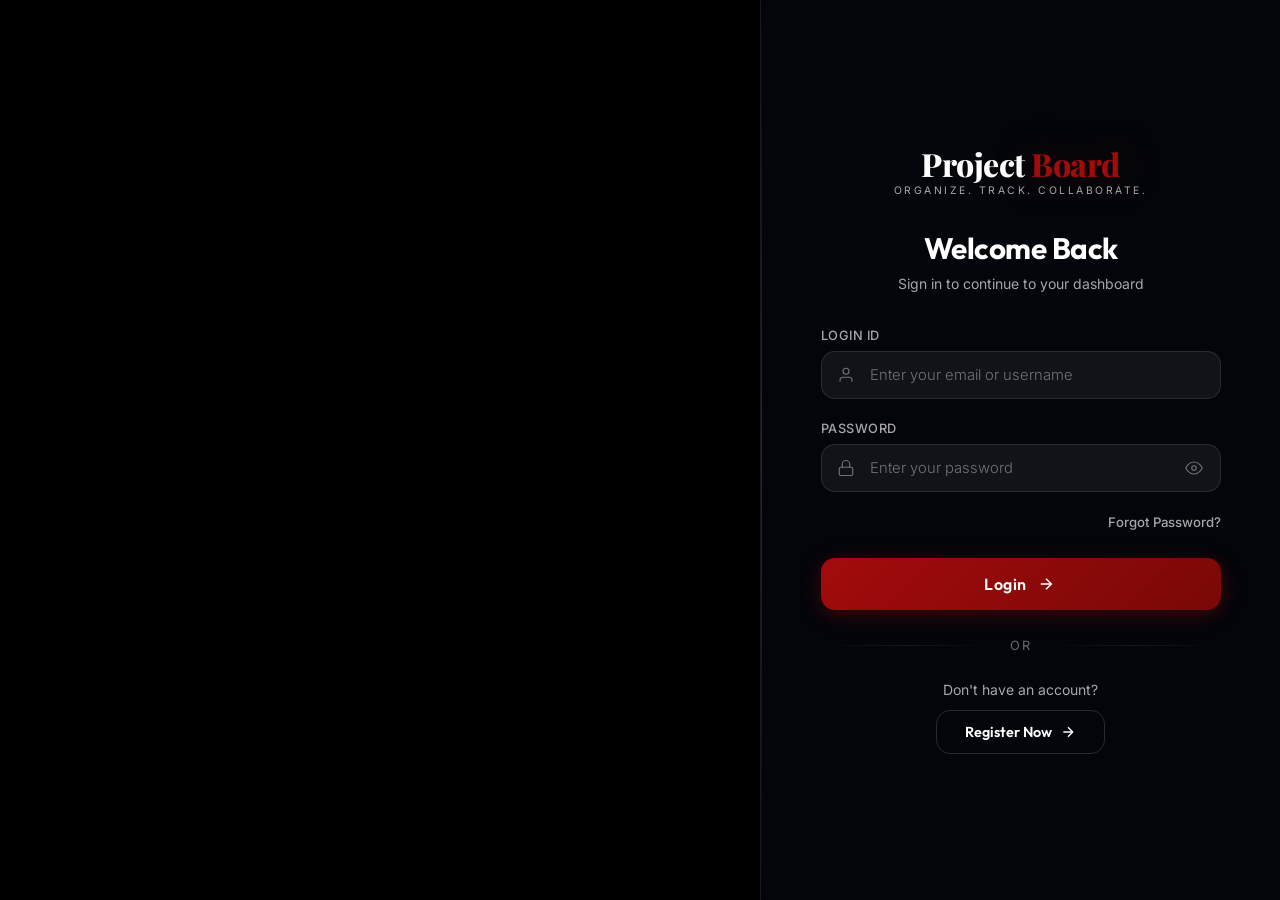
==== pages/login.html @ 273e7148 "Signup/Login Page UI" ====
<!DOCTYPE html>
<html lang="en">

<head>
    <meta charset="UTF-8">
    <meta name="viewport" content="width=device-width, initial-scale=1.0">
    <meta name="description"
        content="Project Board - Login to your project management dashboard. Organize, track, and collaborate on your projects seamlessly.">
    <title>Project Board — Login</title>
    <link rel="icon" href="../logo.png" type="image/png">
    <link
        href="https://fonts.googleapis.com/css2?family=Inter:wght@300;400;500;600;700;800&family=Outfit:wght@300;400;500;600;700;800&family=Playfair+Display:ital,wght@0,400;0,500;0,600;0,700;0,800;0,900;1,400;1,500;1,600;1,700&display=swap"
        rel="stylesheet">
    <link rel="stylesheet" href="style.css">
</head>

<body>

    <!-- 3D Animated Background -->
    <div class="bg-scene" id="bgScene">
        <div class="bg-layer bg-layer--deep">
            <video id="bg-video-1" class="bg-video" autoplay loop muted playsinline draggable="false">
                <source src="background video.mp4" type="video/mp4">
            </video>
            <video id="bg-video-2" class="bg-video" loop muted playsinline draggable="false" style="opacity: 0;">
                <source src="background video.mp4" type="video/mp4">
            </video>
        </div>
        <div class="bg-layer bg-layer--mid">
            <div class="texture-overlay"></div>
        </div>
        <div class="bg-layer bg-layer--front">
            <div class="particle-field" id="particleField"></div>
        </div>
        <!-- Dark gradient overlay for readability -->
        <div class="bg-gradient-overlay"></div>
    </div>

    <!-- Main Container -->
    <div class="login-container">

        <!-- Left Side — Spacer (transparent to show background video) -->
        <div class="branding-side"></div>

        <!-- Right Side — Login Form Panel (Full Height, Blurred Glass) -->
        <div class="form-side">
            <div class="form-side-content">
                <!-- Branding Header inside the right panel -->
                <div class="branding-content">

                    <div class="brand-text-group">
                        <h1 class="brand-title">
                            <span class="brand-word brand-word--project">Project </span>
                            <span class="brand-word brand-word--board">Board</span>
                        </h1>
                        <p class="brand-tagline">Organize. Track. Collaborate.</p>
                    </div>
                </div>

                <!-- Form Header -->
                <div class="form-header">
                    <h2 class="form-title">Welcome Back</h2>
                    <p class="form-subtitle">Sign in to continue to your dashboard</p>
                </div>

                <form class="login-form" id="loginForm" autocomplete="off">
                    <!-- Login ID Field -->
                    <div class="input-group" id="emailGroup">
                        <label for="loginId" class="input-label">Login ID</label>
                        <div class="input-wrapper">
                            <svg class="input-icon" viewBox="0 0 24 24" fill="none" stroke="currentColor"
                                stroke-width="1.5">
                                <path d="M20 21v-2a4 4 0 0 0-4-4H8a4 4 0 0 0-4 4v2" />
                                <circle cx="12" cy="7" r="4" />
                            </svg>
                            <input type="text" id="loginId" name="loginId"
                                placeholder="Enter your email or username" required>
                            <div class="input-focus-border"></div>
                        </div>
                    </div>

                    <!-- Password Field -->
                    <div class="input-group" id="passwordGroup">
                        <label for="password" class="input-label">Password</label>
                        <div class="input-wrapper">
                            <svg class="input-icon" viewBox="0 0 24 24" fill="none" stroke="currentColor"
                                stroke-width="1.5">
                                <rect x="3" y="11" width="18" height="11" rx="2" ry="2" />
                                <path d="M7 11V7a5 5 0 0 1 10 0v4" />
                            </svg>
                            <input type="password" id="password" name="password" placeholder="Enter your password"
                                required>
                            <button type="button" class="password-toggle" id="passwordToggle"
                                aria-label="Toggle password visibility">
                                <!-- Eye open icon -->
                                <svg class="eye-icon eye-open" viewBox="0 0 24 24" fill="none" stroke="currentColor"
                                    stroke-width="1.5">
                                    <path d="M1 12s4-8 11-8 11 8 11 8-4 8-11 8-11-8-11-8z" />
                                    <circle cx="12" cy="12" r="3" />
                                </svg>
                                <!-- Eye closed icon -->
                                <svg class="eye-icon eye-closed" viewBox="0 0 24 24" fill="none"
                                    stroke="currentColor" stroke-width="1.5" style="display:none;">
                                    <path
                                        d="M17.94 17.94A10.07 10.07 0 0 1 12 20c-7 0-11-8-11-8a18.45 18.45 0 0 1 5.06-5.94M9.9 4.24A9.12 9.12 0 0 1 12 4c7 0 11 8 11 8a18.5 18.5 0 0 1-2.16 3.19m-6.72-1.07a3 3 0 1 1-4.24-4.24" />
                                    <line x1="1" y1="1" x2="23" y2="23" />
                                </svg>
                            </button>
                            <div class="input-focus-border"></div>
                        </div>
                    </div>

                    <!-- Forgot Password -->
                    <div class="form-options">
                        <a href="#" class="forgot-link" id="forgotPassword">Forgot Password?</a>
                    </div>

                    <!-- Login Button -->
                    <button type="submit" class="login-btn" id="loginBtn">
                        <span class="btn-text">Login</span>
                        <span class="btn-loader" id="btnLoader">
                            <svg viewBox="0 0 24 24" fill="none" stroke="currentColor" stroke-width="2">
                                <circle cx="12" cy="12" r="10" stroke-dasharray="31.4" stroke-dashoffset="10" />
                            </svg>
                        </span>
                        <span class="btn-arrow">
                            <svg viewBox="0 0 24 24" fill="none" stroke="currentColor" stroke-width="2">
                                <line x1="5" y1="12" x2="19" y2="12" />
                                <polyline points="12 5 19 12 12 19" />
                            </svg>
                        </span>
                        <div class="btn-ripple"></div>
                    </button>
                </form>

                <!-- Divider -->
                <div class="divider">
                    <span class="divider-line"></span>
                    <span class="divider-text">or</span>
                    <span class="divider-line"></span>
                </div>

                <!-- Sign Up / Register -->
                <div class="form-footer">
                    <p class="footer-text">Don't have an account?</p>
                    <a href="signup.html" class="register-btn" id="registerBtn">
                        <span>Register Now</span>
                        <svg viewBox="0 0 24 24" fill="none" stroke="currentColor" stroke-width="2" width="16"
                            height="16">
                            <line x1="5" y1="12" x2="19" y2="12" />
                            <polyline points="12 5 19 12 12 19" />
                        </svg>
                    </a>
                </div>
            </div>
        </div>
    </div>
    </div>

    <script src="script.js"></script>
</body>

</html>
---- pages/style.css ----
/* ============================================
   PROJECT BOARD — LOGIN PAGE STYLES
   Color Palette: #000000, #FFFFFF, #A30B0B
   ============================================ */

/* --- CSS Custom Properties --- */
:root {
    --black: #000000;
    --white: #FFFFFF;
    --red-primary: #A30B0B;
    --red-light: #D41414;
    --red-dark: #7A0808;
    --red-glow: rgba(163, 11, 11, 0.5);
    --red-subtle: rgba(163, 11, 11, 0.15);

    --glass-bg: rgba(0, 0, 0, 0.45);
    --glass-border: rgba(255, 255, 255, 0.08);
    --glass-highlight: rgba(255, 255, 255, 0.05);

    --text-primary: #FFFFFF;
    --text-secondary: rgba(255, 255, 255, 0.65);
    --text-muted: rgba(255, 255, 255, 0.4);

    --input-bg: rgba(255, 255, 255, 0.06);
    --input-border: rgba(255, 255, 255, 0.1);
    --input-focus: rgba(163, 11, 11, 0.6);

    --font-primary: 'Outfit', 'Inter', -apple-system, BlinkMacSystemFont, sans-serif;
    --font-secondary: 'Inter', -apple-system, BlinkMacSystemFont, sans-serif;
    --font-serif: 'Playfair Display', serif;

    --transition-fast: 0.2s cubic-bezier(0.16, 1, 0.3, 1);
    --transition-smooth: 0.6s cubic-bezier(0.16, 1, 0.3, 1);
    --transition-spring: 0.8s cubic-bezier(0.175, 0.885, 0.32, 1.275);
}

/* --- Reset & Base --- */
*,
*::before,
*::after {
    margin: 0;
    padding: 0;
    box-sizing: border-box;
}

html {
    font-size: 16px;
    -webkit-font-smoothing: antialiased;
    -moz-osx-font-smoothing: grayscale;
}

body {
    font-family: var(--font-primary);
    background: var(--black);
    color: var(--text-primary);
    overflow: hidden;
    height: 100vh;
    width: 100vw;
}

/* ============================================
   3D ANIMATED BACKGROUND
   ============================================ */

.bg-scene {
    position: fixed;
    inset: 0;
    z-index: 0;
    overflow: hidden;
}

.bg-layer {
    position: absolute;
    inset: 0;
}

.bg-layer--deep {
    z-index: 1;
    transform-style: preserve-3d;
}

.bg-video {
    position: absolute;
    inset: 0;
    width: 100%;
    height: 100%;
    object-fit: cover;
    object-position: center;
    filter: brightness(0.8) saturate(1.1);
    transition: opacity 1.2s ease-in-out;
}

@keyframes bgWavy {
    0% {
        transform: skewX(0deg) skewY(0deg);
    }
    25% {
        transform: skewX(0.3deg) skewY(-0.15deg);
    }
    50% {
        transform: skewX(-0.2deg) skewY(0.2deg);
    }
    75% {
        transform: skewX(0.15deg) skewY(-0.1deg);
    }
    100% {
        transform: skewX(0deg) skewY(0deg);
    }
}

/* Texture Overlay */
.bg-layer--mid {
    z-index: 2;
    pointer-events: none;
}

.texture-overlay {
    position: absolute;
    inset: 0;
    background-image:
        repeating-linear-gradient(
            0deg,
            transparent,
            transparent 2px,
            rgba(0, 0, 0, 0.03) 2px,
            rgba(0, 0, 0, 0.03) 4px
        ),
        repeating-linear-gradient(
            90deg,
            transparent,
            transparent 2px,
            rgba(0, 0, 0, 0.02) 2px,
            rgba(0, 0, 0, 0.02) 4px
        );
    animation: textureShift 20s linear infinite;
    opacity: 0.7;
}

@keyframes textureShift {
    0% { transform: translate(0, 0); }
    100% { transform: translate(4px, 4px); }
}

/* Particle field */
.bg-layer--front {
    z-index: 3;
    pointer-events: none;
}

.particle-field {
    position: absolute;
    inset: 0;
}

.particle {
    position: absolute;
    border-radius: 50%;
    background: var(--white);
    opacity: 0;
    animation: particleFloat linear infinite;
    pointer-events: none;
}

@keyframes particleFloat {
    0% {
        transform: translateY(100vh) scale(0);
        opacity: 0;
    }
    10% {
        opacity: 0.6;
    }
    90% {
        opacity: 0.3;
    }
    100% {
        transform: translateY(-20vh) scale(1);
        opacity: 0;
    }
}

/* Gradient overlay */
.bg-gradient-overlay {
    position: absolute;
    inset: 0;
    z-index: 4;
    background:
        linear-gradient(135deg, 
            rgba(0, 0, 0, 0.05) 0%, 
            rgba(0, 0, 0, 0) 40%, 
            rgba(0, 0, 0, 0) 70%, 
            rgba(0, 0, 0, 0.15) 100%
        );
    pointer-events: none;
}


/* ============================================
   MAIN CONTAINER LAYOUT
   ============================================ */

.login-container {
    position: relative;
    z-index: 10;
    display: flex;
    height: 100vh;
    width: 100vw;
}

/* --- Left Side: Branding Spacer --- */
.branding-side {
    flex: 1;
    pointer-events: none;
}

.branding-content {
    text-align: center;
    display: flex;
    align-items: center;
    justify-content: center;
    gap: 18px;
    margin-bottom: 32px;
    animation: brandFadeIn 1.5s cubic-bezier(0.16, 1, 0.3, 1) both;
    animation-delay: 0.3s;
}

@keyframes brandFadeIn {
    from {
        opacity: 0;
        transform: translateY(20px);
        filter: blur(8px);
    }
    to {
        opacity: 1;
        transform: translateY(0);
        filter: blur(0);
    }
}

/* Logo */
.logo-wrapper {
    position: relative;
    display: inline-block;
    margin-bottom: 0;
    flex-shrink: 0;
}

.logo-img {
    width: 52px;
    height: 52px;
    object-fit: contain;
    position: relative;
    z-index: 2;
    filter: drop-shadow(0 4px 15px rgba(163, 11, 11, 0.3));
    transition: transform var(--transition-spring);
}

.logo-wrapper:hover .logo-img {
    transform: scale(1.08);
}

.logo-glow {
    position: absolute;
    inset: -20px;
    background: radial-gradient(circle, var(--red-glow) 0%, transparent 70%);
    filter: blur(25px);
    opacity: 0.5;
    animation: glowPulse 3s ease-in-out infinite;
    z-index: 1;
}

@keyframes glowPulse {
    0%, 100% { opacity: 0.4; transform: scale(1); }
    50% { opacity: 0.7; transform: scale(1.15); }
}

/* Brand Title + Tagline container */
.brand-text-group {
    display: flex;
    flex-direction: column;
}

.brand-title {
    font-family: var(--font-serif);
    font-size: 2rem;
    font-weight: 800;
    letter-spacing: -0.5px;
    line-height: 1.1;
    margin-bottom: 2px;
}

.brand-word {
    display: inline;
}

.brand-word--project {
    color: var(--white);
    text-shadow: 0 0 40px rgba(255, 255, 255, 0.15);
    animation: wordSlideIn 1.2s cubic-bezier(0.16, 1, 0.3, 1) both;
    animation-delay: 0.6s;
}

.brand-word--board {
    color: var(--red-primary);
    text-shadow: 0 0 40px rgba(163, 11, 11, 0.4);
    animation: wordSlideIn 1.2s cubic-bezier(0.16, 1, 0.3, 1) both;
    animation-delay: 0.8s;
}

@keyframes wordSlideIn {
    from {
        opacity: 0;
        transform: translateY(10px);
        filter: blur(8px);
    }
    to {
        opacity: 1;
        transform: translateY(0);
        filter: blur(0);
    }
}

.brand-tagline {
    font-family: var(--font-secondary);
    font-size: 0.65rem;
    font-weight: 400;
    color: var(--text-secondary);
    letter-spacing: 2.5px;
    text-transform: uppercase;
    animation: fadeIn 1s ease-out both;
    animation-delay: 1.1s;
}

@keyframes fadeIn {
    from { opacity: 0; }
    to { opacity: 1; }
}

/* Decorative Elements — hidden in corner layout */
.brand-decorations {
    display: none;
}

.decoration-line {
    width: 50px;
    height: 1px;
    background: linear-gradient(90deg, transparent, var(--red-primary), transparent);
    animation: decorationExpand 1.5s ease-out both;
    animation-delay: 1.6s;
}

@keyframes decorationExpand {
    from { width: 0; opacity: 0; }
    to { width: 50px; opacity: 1; }
}

.decoration-dots {
    display: flex;
    gap: 6px;
}

.decoration-dots span {
    width: 5px;
    height: 5px;
    border-radius: 50%;
    background: var(--red-primary);
    animation: dotPop 0.4s ease-out both;
}

.decoration-dots span:nth-child(1) { animation-delay: 1.7s; }
.decoration-dots span:nth-child(2) { animation-delay: 1.85s; }
.decoration-dots span:nth-child(3) { animation-delay: 2s; }

@keyframes dotPop {
    from { transform: scale(0); }
    to { transform: scale(1); }
}


/* ============================================
   RIGHT SIDE: GLASSMORPHISM LOGIN FORM
   ============================================ */

.form-side {
    flex: 0 0 520px;
    height: 100vh;
    display: flex;
    flex-direction: column;
    align-items: center;
    justify-content: center;
    padding: 60px 48px;
    position: relative;
    background: rgba(15, 23, 42, 0.25); /* Lighter dark for better video visibility */
    backdrop-filter: blur(16px) saturate(1.2);
    -webkit-backdrop-filter: blur(16px) saturate(1.2);
    border-left: 1px solid var(--glass-border);
    box-shadow: -10px 0 50px rgba(0, 0, 0, 0.4);
    z-index: 10;
    overflow-y: auto;
}

/* Vertical glowing line on the left border of form-side */
.form-side::before {
    content: '';
    position: absolute;
    top: 0;
    left: 0;
    width: 1px;
    height: 100%;
    background: linear-gradient(
        to bottom,
        transparent,
        rgba(163, 11, 11, 0.4),
        rgba(255, 255, 255, 0.15),
        rgba(163, 11, 11, 0.4),
        transparent
    );
    z-index: 2;
}

/* Inner content block for styling/layout constraints */
.form-side-content {
    width: 100%;
    max-width: 400px;
    display: flex;
    flex-direction: column;
    animation: cardSlideIn 1.5s cubic-bezier(0.16, 1, 0.3, 1) both;
    animation-delay: 0.2s;
}

@keyframes cardSlideIn {
    from {
        opacity: 0;
        transform: translateY(30px);
        filter: blur(12px);
    }
    to {
        opacity: 1;
        transform: translateY(0);
        filter: blur(0);
    }
}


/* --- Form Header --- */
.form-header {
    text-align: center;
    margin-bottom: 36px;
}

.form-title {
    font-family: var(--font-primary);
    font-size: 1.85rem;
    font-weight: 700;
    color: var(--white);
    margin-bottom: 8px;
    letter-spacing: -0.5px;
}

.form-subtitle {
    font-family: var(--font-secondary);
    font-size: 0.875rem;
    color: var(--text-secondary);
    font-weight: 400;
}


/* --- Input Groups --- */
.input-group {
    margin-bottom: 22px;
}

.input-label {
    display: block;
    font-family: var(--font-secondary);
    font-size: 0.8rem;
    font-weight: 500;
    color: var(--text-secondary);
    margin-bottom: 8px;
    letter-spacing: 0.5px;
    text-transform: uppercase;
    transition: color var(--transition-fast);
}

.input-group:focus-within .input-label {
    color: var(--red-primary);
}

.input-wrapper {
    position: relative;
    display: flex;
    align-items: center;
}

.input-icon {
    position: absolute;
    left: 16px;
    width: 18px;
    height: 18px;
    color: var(--text-muted);
    transition: color var(--transition-smooth);
    pointer-events: none;
    z-index: 2;
}

.input-group:focus-within .input-icon {
    color: var(--red-primary);
}

.input-wrapper input {
    width: 100%;
    padding: 14px 48px 14px 48px;
    font-family: var(--font-secondary);
    font-size: 0.925rem;
    font-weight: 400;
    color: var(--white);
    background: var(--input-bg);
    border: 1px solid var(--input-border);
    border-radius: 14px;
    outline: none;
    transition: all var(--transition-smooth);
    position: relative;
    z-index: 1;
}

.input-wrapper input::placeholder {
    color: var(--text-muted);
    font-weight: 300;
}

.input-wrapper input:focus {
    background: rgba(255, 255, 255, 0.08);
    border-color: var(--red-primary);
    box-shadow: 0 0 0 3px rgba(163, 11, 11, 0.15), 0 4px 16px rgba(0, 0, 0, 0.2);
}

.input-wrapper input:hover:not(:focus) {
    border-color: rgba(255, 255, 255, 0.2);
    background: rgba(255, 255, 255, 0.08);
}

/* Focus border animation */
.input-focus-border {
    position: absolute;
    bottom: 0;
    left: 50%;
    width: 0;
    height: 2px;
    background: linear-gradient(90deg, var(--red-primary), var(--red-light));
    border-radius: 1px;
    transition: all var(--transition-smooth);
    transform: translateX(-50%);
    z-index: 3;
}

.input-group:focus-within .input-focus-border {
    width: calc(100% - 28px);
}


/* --- Password Toggle --- */
.password-toggle {
    position: absolute;
    right: 14px;
    z-index: 2;
    background: none;
    border: none;
    cursor: pointer;
    padding: 4px;
    display: flex;
    align-items: center;
    justify-content: center;
    border-radius: 8px;
    transition: all var(--transition-fast);
}

.password-toggle:hover {
    background: rgba(255, 255, 255, 0.08);
}

.password-toggle:active {
    transform: scale(0.9);
}

.eye-icon {
    width: 18px;
    height: 18px;
    color: var(--text-muted);
    transition: color var(--transition-fast);
}

.password-toggle:hover .eye-icon {
    color: var(--text-secondary);
}


/* --- Form Options --- */
.form-options {
    display: flex;
    justify-content: flex-end;
    margin-bottom: 28px;
}

.forgot-link {
    font-family: var(--font-secondary);
    font-size: 0.825rem;
    color: var(--text-secondary);
    text-decoration: none;
    font-weight: 500;
    position: relative;
    transition: color var(--transition-fast);
}

.forgot-link::after {
    content: '';
    position: absolute;
    bottom: -2px;
    left: 0;
    width: 0;
    height: 1px;
    background: var(--red-primary);
    transition: width var(--transition-smooth);
}

.forgot-link:hover {
    color: var(--red-primary);
}

.forgot-link:hover::after {
    width: 100%;
}


/* --- Login Button --- */
.login-btn {
    width: 100%;
    padding: 16px 32px;
    font-family: var(--font-primary);
    font-size: 1rem;
    font-weight: 600;
    letter-spacing: 0.5px;
    color: var(--white);
    background: linear-gradient(135deg, var(--red-primary) 0%, var(--red-dark) 100%);
    border: none;
    border-radius: 14px;
    cursor: pointer;
    position: relative;
    overflow: hidden;
    display: flex;
    align-items: center;
    justify-content: center;
    gap: 10px;
    transition: all var(--transition-smooth);
    box-shadow: 0 4px 20px rgba(163, 11, 11, 0.35);
}

.login-btn::before {
    content: '';
    position: absolute;
    inset: 0;
    background: linear-gradient(135deg, var(--red-light) 0%, var(--red-primary) 100%);
    opacity: 0;
    transition: opacity var(--transition-smooth);
}

.login-btn:hover {
    transform: translateY(-2px);
    box-shadow: 0 8px 32px rgba(163, 11, 11, 0.5);
}

.login-btn:hover::before {
    opacity: 1;
}

.login-btn:active {
    transform: translateY(0);
    box-shadow: 0 2px 12px rgba(163, 11, 11, 0.3);
}

.btn-text {
    position: relative;
    z-index: 2;
}

.btn-arrow {
    position: relative;
    z-index: 2;
    display: flex;
    align-items: center;
    width: 20px;
    height: 20px;
    transition: transform var(--transition-smooth);
}

.btn-arrow svg {
    width: 18px;
    height: 18px;
}

.login-btn:hover .btn-arrow {
    transform: translateX(4px);
}

.btn-loader {
    display: none;
    position: relative;
    z-index: 2;
    width: 20px;
    height: 20px;
    animation: spin 0.8s linear infinite;
}

.btn-loader svg {
    width: 20px;
    height: 20px;
}

@keyframes spin {
    to { transform: rotate(360deg); }
}

/* Ripple */
.btn-ripple {
    position: absolute;
    border-radius: 50%;
    background: rgba(255, 255, 255, 0.25);
    transform: scale(0);
    pointer-events: none;
    z-index: 1;
}

.btn-ripple.active {
    animation: ripple 0.6s ease-out;
}

@keyframes ripple {
    to { transform: scale(4); opacity: 0; }
}


/* --- Divider --- */
.divider {
    display: flex;
    align-items: center;
    gap: 16px;
    margin: 28px 0;
}

.divider-line {
    flex: 1;
    height: 1px;
    background: linear-gradient(90deg, transparent, var(--glass-border), transparent);
}

.divider-text {
    font-family: var(--font-secondary);
    font-size: 0.8rem;
    color: var(--text-muted);
    text-transform: uppercase;
    letter-spacing: 2px;
}


/* --- Form Footer --- */
.form-footer {
    text-align: center;
}

.footer-text {
    font-family: var(--font-secondary);
    font-size: 0.875rem;
    color: var(--text-secondary);
    margin-bottom: 12px;
}

.register-btn {
    display: inline-flex;
    align-items: center;
    gap: 8px;
    padding: 12px 28px;
    font-family: var(--font-primary);
    font-size: 0.9rem;
    font-weight: 600;
    color: var(--white);
    background: transparent;
    border: 1.5px solid rgba(255, 255, 255, 0.15);
    border-radius: 14px;
    text-decoration: none;
    cursor: pointer;
    transition: all var(--transition-smooth);
    position: relative;
    overflow: hidden;
}

.register-btn::before {
    content: '';
    position: absolute;
    inset: 0;
    background: linear-gradient(135deg, rgba(163, 11, 11, 0.15), rgba(163, 11, 11, 0.05));
    opacity: 0;
    transition: opacity var(--transition-smooth);
}

.register-btn:hover {
    border-color: var(--red-primary);
    transform: translateY(-2px);
    box-shadow: 0 4px 20px rgba(163, 11, 11, 0.2);
}

.register-btn:hover::before {
    opacity: 1;
}

.register-btn:hover svg {
    transform: translateX(4px);
}

.register-btn svg {
    transition: transform var(--transition-smooth);
}

.register-btn:active {
    transform: translateY(0);
}


/* ============================================
   RESPONSIVE DESIGN
   ============================================ */

@media (max-width: 1024px) {
    .login-container {
        flex-direction: column;
    }

    .branding-side {
        display: none;
    }

    .form-side {
        flex: 1;
        width: 100%;
        padding: 40px 24px;
        border-left: none;
        box-shadow: none;
        background: rgba(0, 0, 0, 0.55); /* slightly darker background on mobile for better legibility */
    }

    .form-side-content {
        max-width: 100%;
    }
}

@media (max-width: 480px) {
    .form-side {
        padding: 32px 20px;
    }

    .form-title {
        font-size: 1.5rem;
    }

    .logo-img {
        width: 44px;
        height: 44px;
    }

    .brand-title {
        font-size: 1.4rem;
    }
}


/* ============================================
   MICRO-ANIMATIONS & TRANSITIONS
   ============================================ */

/* Input shake on validation error */
@keyframes shake {
    0%, 100% { transform: translateX(0); }
    20% { transform: translateX(-8px); }
    40% { transform: translateX(6px); }
    60% { transform: translateX(-4px); }
    80% { transform: translateX(2px); }
}

.input-group.error .input-wrapper {
    animation: shake 0.5s ease-out;
}

.input-group.error .input-wrapper input {
    border-color: var(--red-primary);
    box-shadow: 0 0 0 3px rgba(163, 11, 11, 0.2);
}

.input-group.error .input-label {
    color: var(--red-primary);
}

/* Success state */
.input-group.success .input-wrapper input {
    border-color: #2ecc71;
}

.input-group.success .input-icon {
    color: #2ecc71;
}

/* Button loading state */
.login-btn.loading .btn-text,
.login-btn.loading .btn-arrow {
    display: none;
}

.login-btn.loading .btn-loader {
    display: flex;
}

.login-btn.loading {
    pointer-events: none;
    opacity: 0.85;
}

/* Scrollbar styling */
::-webkit-scrollbar {
    width: 6px;
}

::-webkit-scrollbar-track {
    background: transparent;
}

::-webkit-scrollbar-thumb {
    background: rgba(255, 255, 255, 0.1);
    border-radius: 3px;
}

::-webkit-scrollbar-thumb:hover {
    background: rgba(255, 255, 255, 0.2);
}

/* Selection color */
::selection {
    background: rgba(163, 11, 11, 0.4);
    color: var(--white);
}
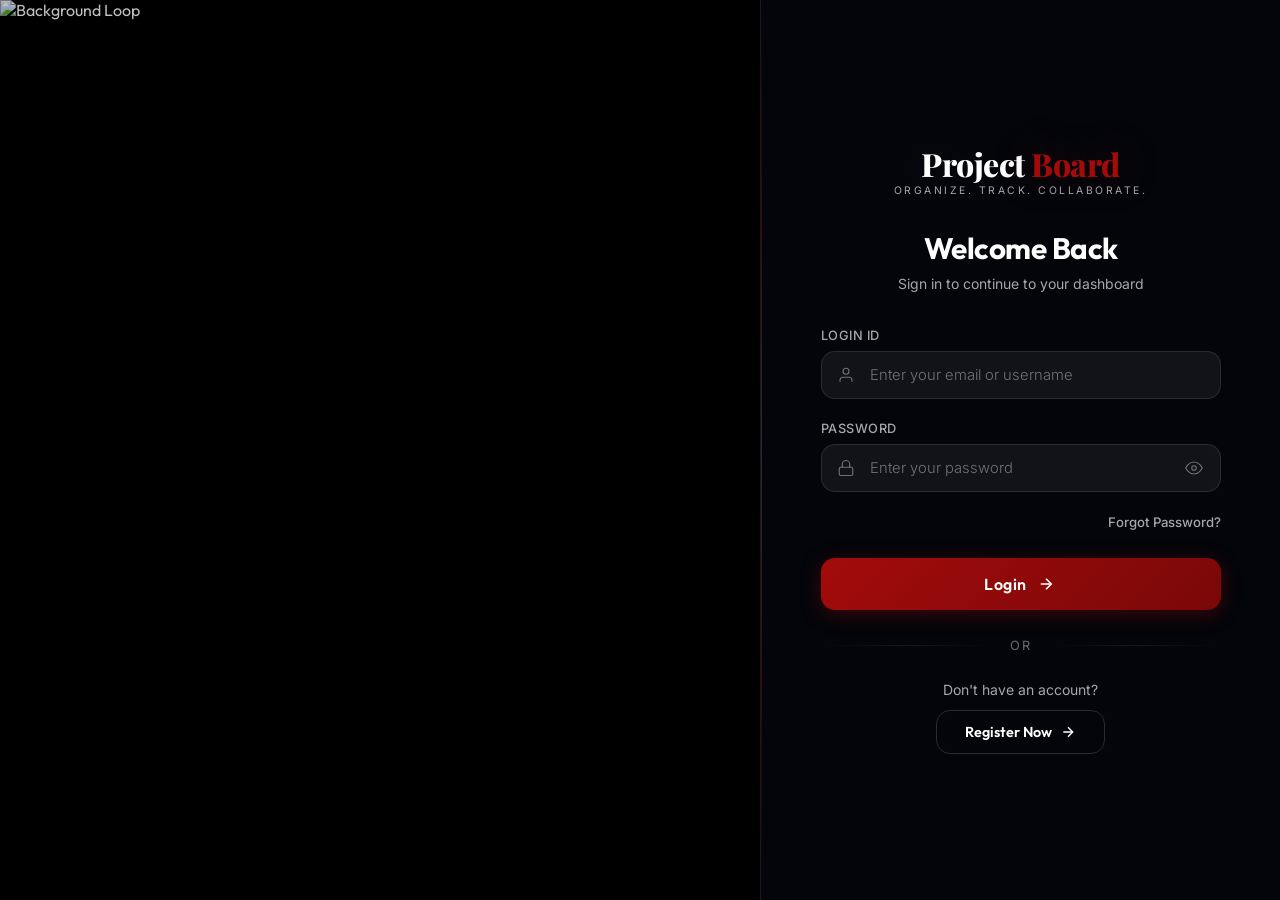
==== commit 409ccbfc: "Optimisation of both pages" ====
--- a/pages/login.html
+++ b/pages/login.html
@@ -19,12 +19,7 @@
     <!-- 3D Animated Background -->
     <div class="bg-scene" id="bgScene">
         <div class="bg-layer bg-layer--deep">
-            <video id="bg-video-1" class="bg-video" autoplay loop muted playsinline draggable="false">
-                <source src="background video.mp4" type="video/mp4">
-            </video>
-            <video id="bg-video-2" class="bg-video" loop muted playsinline draggable="false" style="opacity: 0;">
-                <source src="background video.mp4" type="video/mp4">
-            </video>
+            <img src="background_video.gif" class="bg-video" alt="Background Loop">
         </div>
         <div class="bg-layer bg-layer--mid">
             <div class="texture-overlay"></div>
@@ -75,7 +70,6 @@
                             </svg>
                             <input type="text" id="loginId" name="loginId"
                                 placeholder="Enter your email or username" required>
-                            <div class="input-focus-border"></div>
                         </div>
                     </div>
 
@@ -106,7 +100,6 @@
                                     <line x1="1" y1="1" x2="23" y2="23" />
                                 </svg>
                             </button>
-                            <div class="input-focus-border"></div>
                         </div>
                     </div>
 
--- a/pages/style.css
+++ b/pages/style.css
@@ -482,7 +482,7 @@
 }
 
 .input-group:focus-within .input-label {
-    color: var(--red-primary);
+    color: var(--white);
 }
 
 .input-wrapper {
@@ -503,7 +503,7 @@
 }
 
 .input-group:focus-within .input-icon {
-    color: var(--red-primary);
+    color: var(--white);
 }
 
 .input-wrapper input {
@@ -528,9 +528,9 @@
 }
 
 .input-wrapper input:focus {
-    background: rgba(255, 255, 255, 0.08);
-    border-color: var(--red-primary);
-    box-shadow: 0 0 0 3px rgba(163, 11, 11, 0.15), 0 4px 16px rgba(0, 0, 0, 0.2);
+    background: rgba(255, 255, 255, 0.12);
+    border-color: rgba(255, 255, 255, 0.3);
+    box-shadow: 0 0 0 3px rgba(255, 255, 255, 0.1), 0 4px 16px rgba(0, 0, 0, 0.2);
 }
 
 .input-wrapper input:hover:not(:focus) {
@@ -538,23 +538,7 @@
     background: rgba(255, 255, 255, 0.08);
 }
 
-/* Focus border animation */
-.input-focus-border {
-    position: absolute;
-    bottom: 0;
-    left: 50%;
-    width: 0;
-    height: 2px;
-    background: linear-gradient(90deg, var(--red-primary), var(--red-light));
-    border-radius: 1px;
-    transition: all var(--transition-smooth);
-    transform: translateX(-50%);
-    z-index: 3;
-}
-
-.input-group:focus-within .input-focus-border {
-    width: calc(100% - 28px);
-}
+
 
 
 /* --- Password Toggle --- */
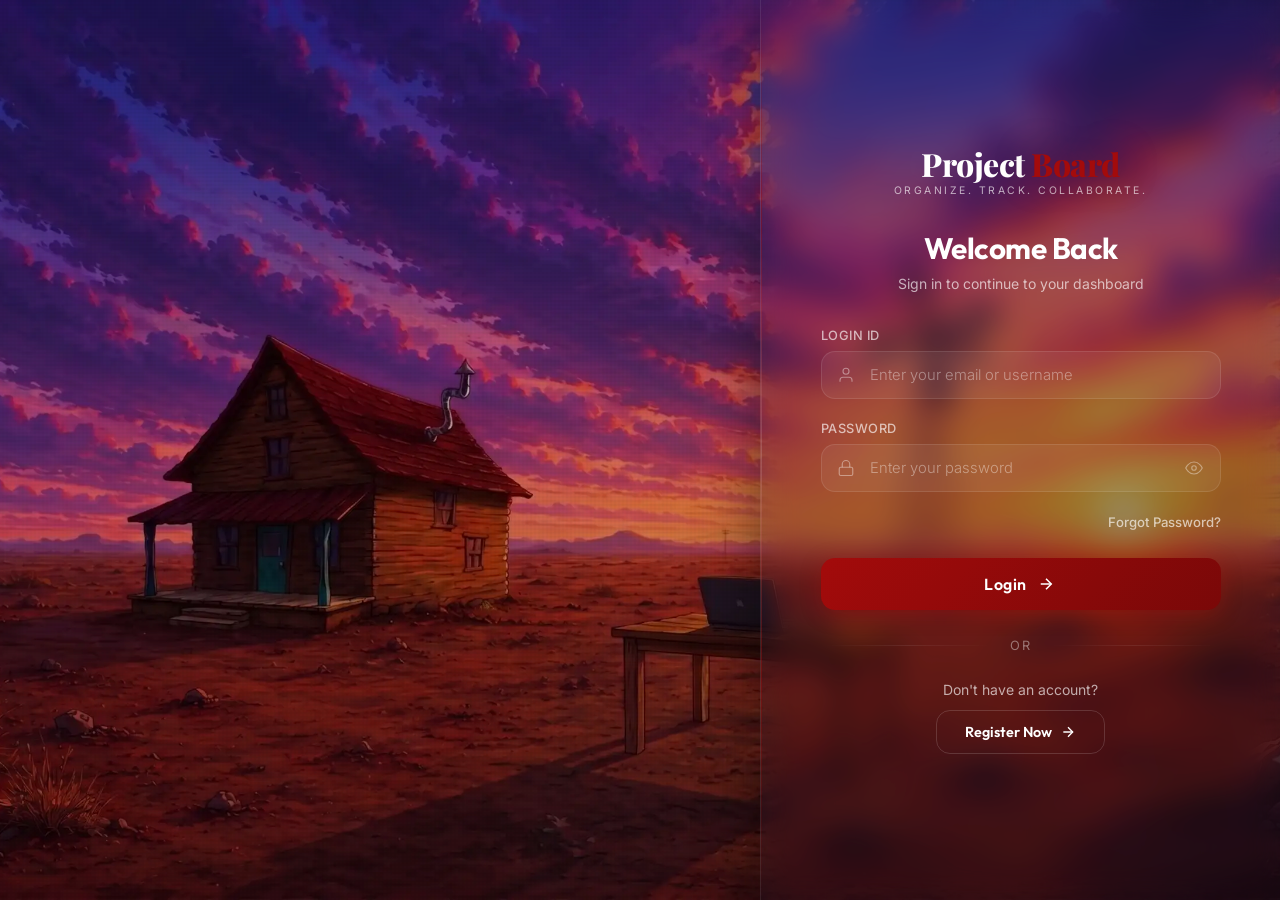
==== commit b39e9bb9: "Optimisation of both pages -2 some fixes" ====
--- a/pages/login.html
+++ b/pages/login.html
@@ -19,7 +19,9 @@
     <!-- 3D Animated Background -->
     <div class="bg-scene" id="bgScene">
         <div class="bg-layer bg-layer--deep">
-            <img src="background_video.gif" class="bg-video" alt="Background Loop">
+            <video id="bg-video-1" class="bg-video" autoplay loop muted playsinline poster="bg.webp">
+                <source src="background video.mp4" type="video/mp4">
+            </video>
         </div>
         <div class="bg-layer bg-layer--mid">
             <div class="texture-overlay"></div>
